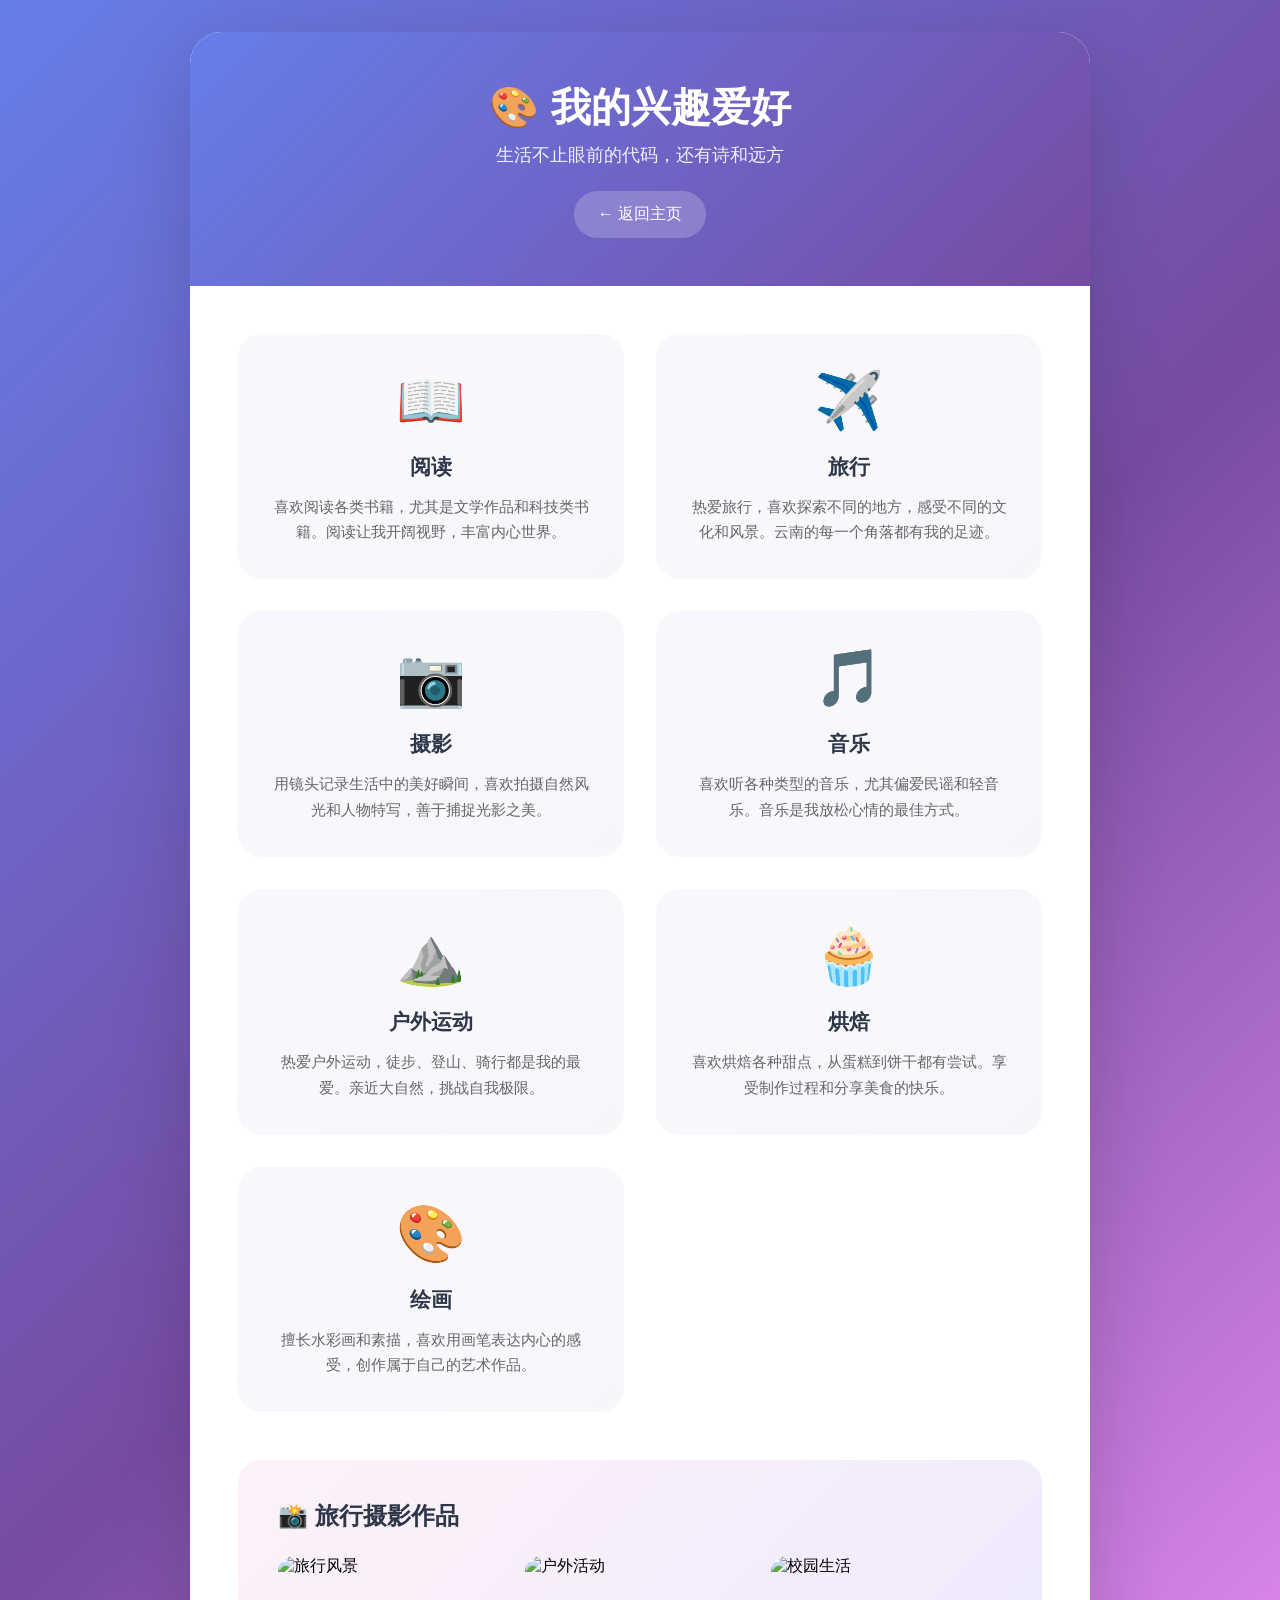
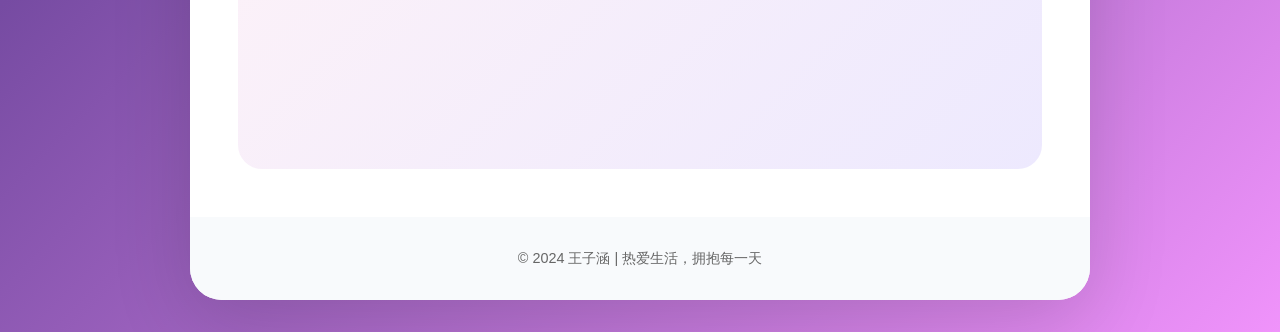
==== interests.html @ e6f8348d "Add files via upload" ====
<!DOCTYPE html>
<html lang="zh-CN">
<head>
  <meta charset="UTF-8">
  <meta name="viewport" content="width=device-width, initial-scale=1.0">
  <title>王子涵 - 兴趣爱好</title>
  <style>
    * {
      margin: 0;
      padding: 0;
      box-sizing: border-box;
    }

    body {
      font-family: 'PingFang SC', 'Microsoft YaHei', sans-serif;
      background: linear-gradient(135deg, #667eea 0%, #764ba2 50%, #f093fb 100%);
      min-height: 100vh;
      padding: 2rem;
    }

    .container {
      max-width: 900px;
      margin: 0 auto;
      background: white;
      border-radius: 32px;
      box-shadow: 0 20px 80px rgba(0, 0, 0, 0.15);
      overflow: hidden;
    }

    .header {
      background: linear-gradient(135deg, #667eea 0%, #764ba2 100%);
      color: white;
      padding: 3rem;
      text-align: center;
    }

    .header h1 {
      font-size: 2.5rem;
      margin-bottom: 0.5rem;
      display: flex;
      align-items: center;
      justify-content: center;
      gap: 0.8rem;
    }

    .header p {
      opacity: 0.9;
      font-size: 1.1rem;
    }

    .back-link {
      display: inline-flex;
      align-items: center;
      gap: 0.5rem;
      color: white;
      text-decoration: none;
      margin-top: 1.5rem;
      padding: 0.8rem 1.5rem;
      background: rgba(255, 255, 255, 0.2);
      border-radius: 30px;
      transition: all 0.3s ease;
    }

    .back-link:hover {
      background: rgba(255, 255, 255, 0.3);
      transform: translateY(-2px);
    }

    .content {
      padding: 3rem;
    }

    .interests-grid {
      display: grid;
      grid-template-columns: repeat(auto-fit, minmax(280px, 1fr));
      gap: 2rem;
    }

    .interest-card {
      background: linear-gradient(135deg, rgba(102, 126, 234, 0.05) 0%, rgba(118, 75, 162, 0.05) 100%);
      border-radius: 24px;
      padding: 2rem;
      text-align: center;
      transition: all 0.4s ease;
      border: 2px solid transparent;
    }

    .interest-card:hover {
      transform: translateY(-8px);
      box-shadow: 0 15px 40px rgba(102, 126, 234, 0.15);
      border-color: rgba(102, 126, 234, 0.2);
    }

    .interest-icon {
      font-size: 3.5rem;
      margin-bottom: 1.2rem;
    }

    .interest-title {
      font-size: 1.3rem;
      font-weight: 700;
      color: #2d3748;
      margin-bottom: 0.8rem;
    }

    .interest-description {
      color: #666;
      line-height: 1.7;
      font-size: 0.95rem;
    }

    .highlight-section {
      margin-top: 3rem;
      background: linear-gradient(135deg, #fdf2f8 0%, #ede9fe 100%);
      border-radius: 24px;
      padding: 2.5rem;
    }

    .highlight-section h2 {
      color: #2d3748;
      margin-bottom: 1.5rem;
      font-size: 1.5rem;
    }

    .gallery-grid {
      display: grid;
      grid-template-columns: repeat(auto-fit, minmax(150px, 1fr));
      gap: 1rem;
    }

    .gallery-item {
      aspect-ratio: 4/3;
      border-radius: 16px;
      overflow: hidden;
      cursor: pointer;
      transition: transform 0.3s ease;
    }

    .gallery-item:hover {
      transform: scale(1.05);
    }

    .gallery-item img {
      width: 100%;
      height: 100%;
      object-fit: cover;
    }

    .footer {
      background: #f8fafc;
      padding: 2rem;
      text-align: center;
      color: #666;
      font-size: 0.9rem;
    }

    @media (max-width: 768px) {
      body {
        padding: 1rem;
      }
      
      .header h1 {
        font-size: 1.8rem;
      }
      
      .content {
        padding: 1.5rem;
      }
    }
  </style>
</head>
<body>
  <div class="container">
    <div class="header">
      <h1>🎨 我的兴趣爱好</h1>
      <p>生活不止眼前的代码，还有诗和远方</p>
      <a href="index.html" class="back-link">
        ← 返回主页
      </a>
    </div>

    <div class="content">
      <div class="interests-grid">
        <div class="interest-card">
          <div class="interest-icon">📖</div>
          <div class="interest-title">阅读</div>
          <div class="interest-description">喜欢阅读各类书籍，尤其是文学作品和科技类书籍。阅读让我开阔视野，丰富内心世界。</div>
        </div>

        <div class="interest-card">
          <div class="interest-icon">✈️</div>
          <div class="interest-title">旅行</div>
          <div class="interest-description">热爱旅行，喜欢探索不同的地方，感受不同的文化和风景。云南的每一个角落都有我的足迹。</div>
        </div>

        <div class="interest-card">
          <div class="interest-icon">📷</div>
          <div class="interest-title">摄影</div>
          <div class="interest-description">用镜头记录生活中的美好瞬间，喜欢拍摄自然风光和人物特写，善于捕捉光影之美。</div>
        </div>

        <div class="interest-card">
          <div class="interest-icon">🎵</div>
          <div class="interest-title">音乐</div>
          <div class="interest-description">喜欢听各种类型的音乐，尤其偏爱民谣和轻音乐。音乐是我放松心情的最佳方式。</div>
        </div>

        <div class="interest-card">
          <div class="interest-icon">⛰️</div>
          <div class="interest-title">户外运动</div>
          <div class="interest-description">热爱户外运动，徒步、登山、骑行都是我的最爱。亲近大自然，挑战自我极限。</div>
        </div>

        <div class="interest-card">
          <div class="interest-icon">🧁</div>
          <div class="interest-title">烘焙</div>
          <div class="interest-description">喜欢烘焙各种甜点，从蛋糕到饼干都有尝试。享受制作过程和分享美食的快乐。</div>
        </div>

        <div class="interest-card">
          <div class="interest-icon">🎨</div>
          <div class="interest-title">绘画</div>
          <div class="interest-description">擅长水彩画和素描，喜欢用画笔表达内心的感受，创作属于自己的艺术作品。</div>
        </div>
      </div>

      <div class="highlight-section">
        <h2>📸 旅行摄影作品</h2>
        <div class="gallery-grid">
          <div class="gallery-item">
            <img src="wzh/8d41d7bcfd1dff3a1db9dd53149288a0.jpg" alt="旅行风景">
          </div>
          <div class="gallery-item">
            <img src="wzh/85bf667281d68847a3bffe810a220c16.jpg" alt="户外活动">
          </div>
          <div class="gallery-item">
            <img src="wzh/2582174ef7873123e1eb9df2afb04044.jpg" alt="校园生活">
          </div>
        </div>
      </div>
    </div>

    <div class="footer">
      © 2024 王子涵 | 热爱生活，拥抱每一天
    </div>
  </div>
</body>
</html>
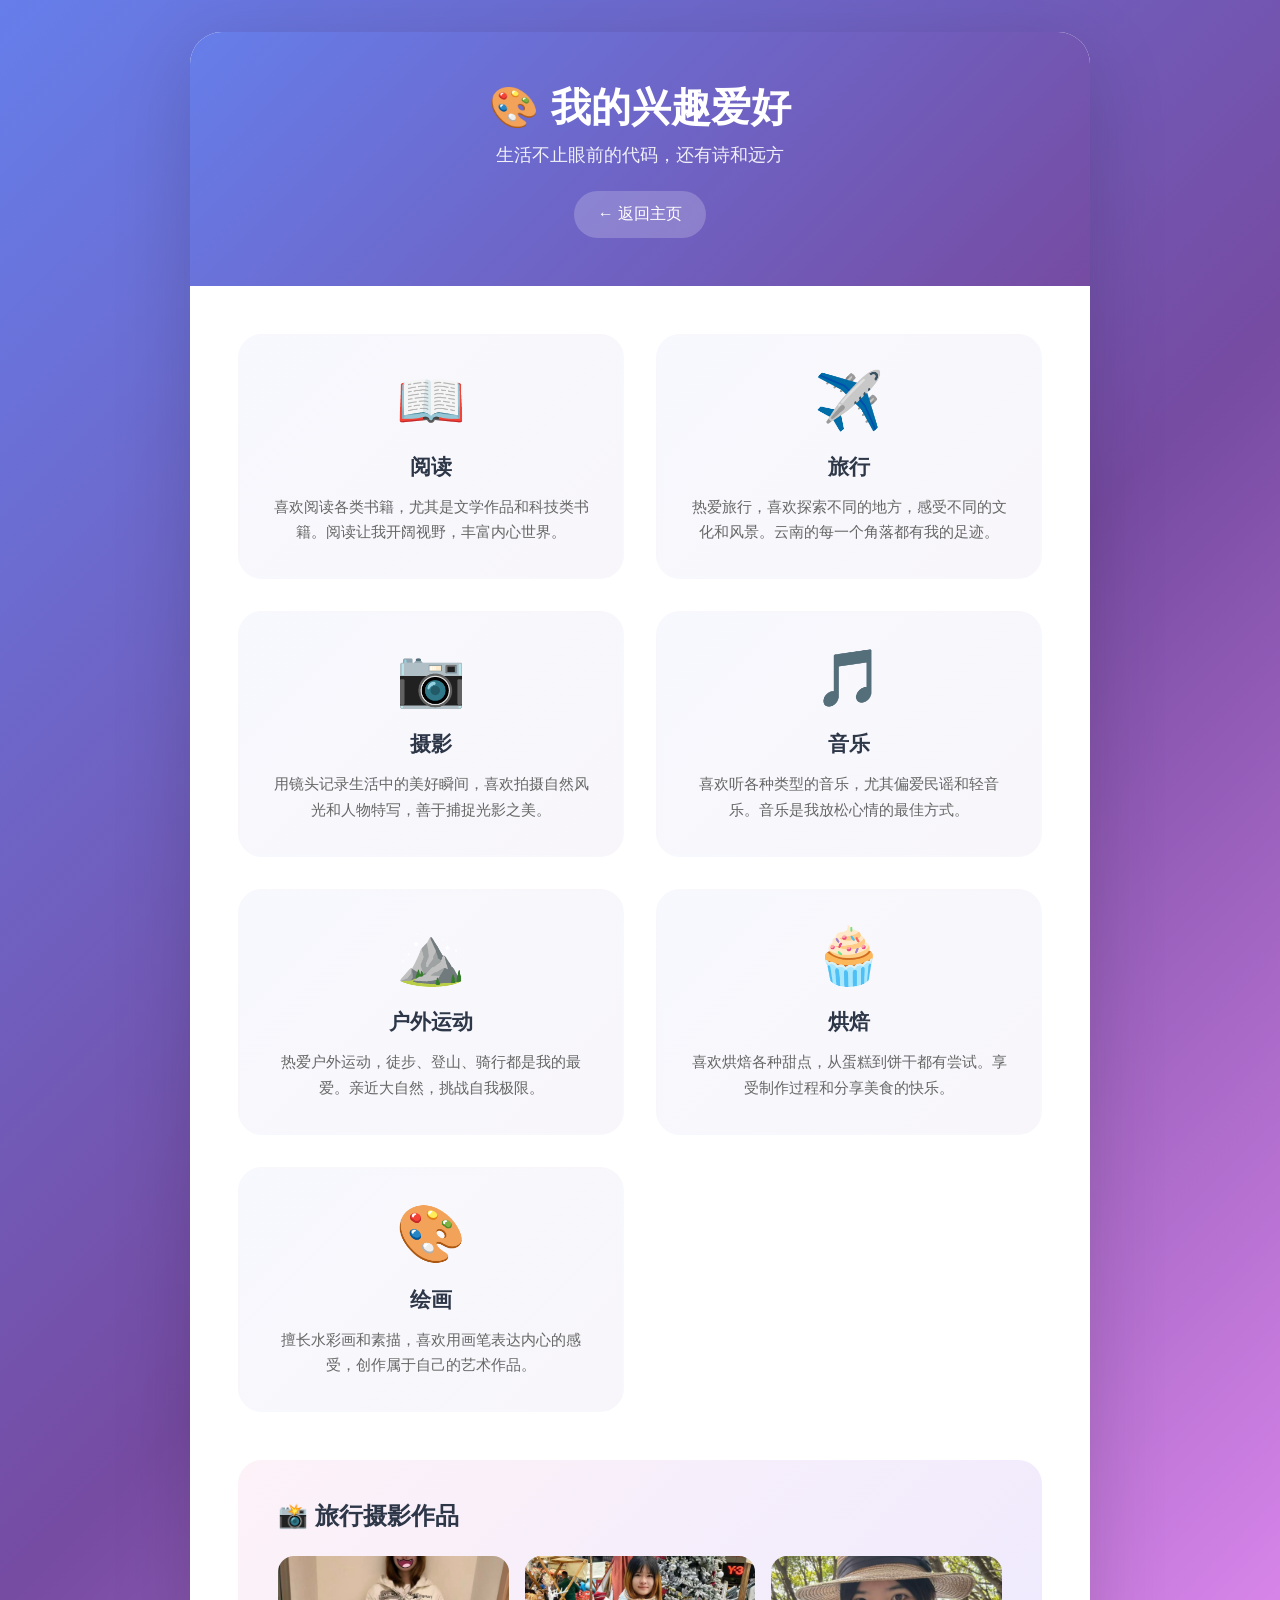
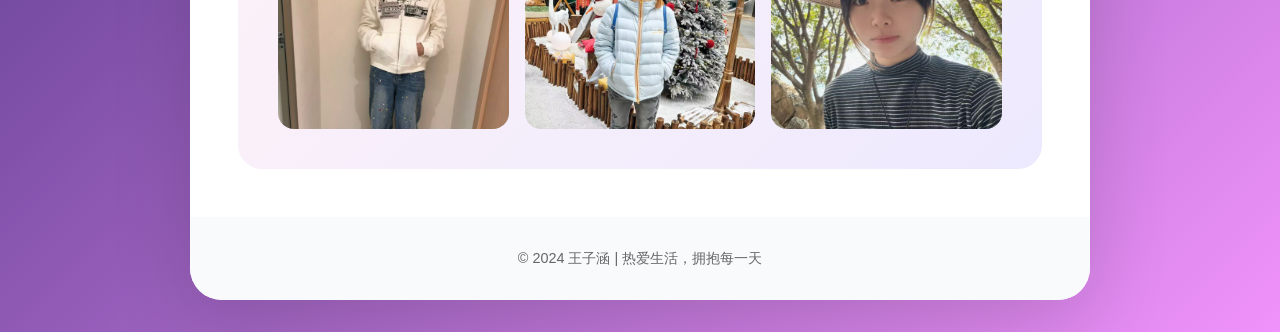
==== commit 490cec1e: "Update interests.html" ====
--- a/interests.html
+++ b/interests.html
@@ -228,13 +228,13 @@
         <h2>📸 旅行摄影作品</h2>
         <div class="gallery-grid">
           <div class="gallery-item">
-            <img src="wzh/8d41d7bcfd1dff3a1db9dd53149288a0.jpg" alt="旅行风景">
+            <img src="8d41d7bcfd1dff3a1db9dd53149288a0.jpg" alt="旅行风景">
           </div>
           <div class="gallery-item">
-            <img src="wzh/85bf667281d68847a3bffe810a220c16.jpg" alt="户外活动">
+            <img src="85bf667281d68847a3bffe810a220c16.jpg" alt="户外活动">
           </div>
           <div class="gallery-item">
-            <img src="wzh/2582174ef7873123e1eb9df2afb04044.jpg" alt="校园生活">
+            <img src="2582174ef7873123e1eb9df2afb04044.jpg" alt="校园生活">
           </div>
         </div>
       </div>
@@ -245,4 +245,4 @@
     </div>
   </div>
 </body>
-</html>+</html>
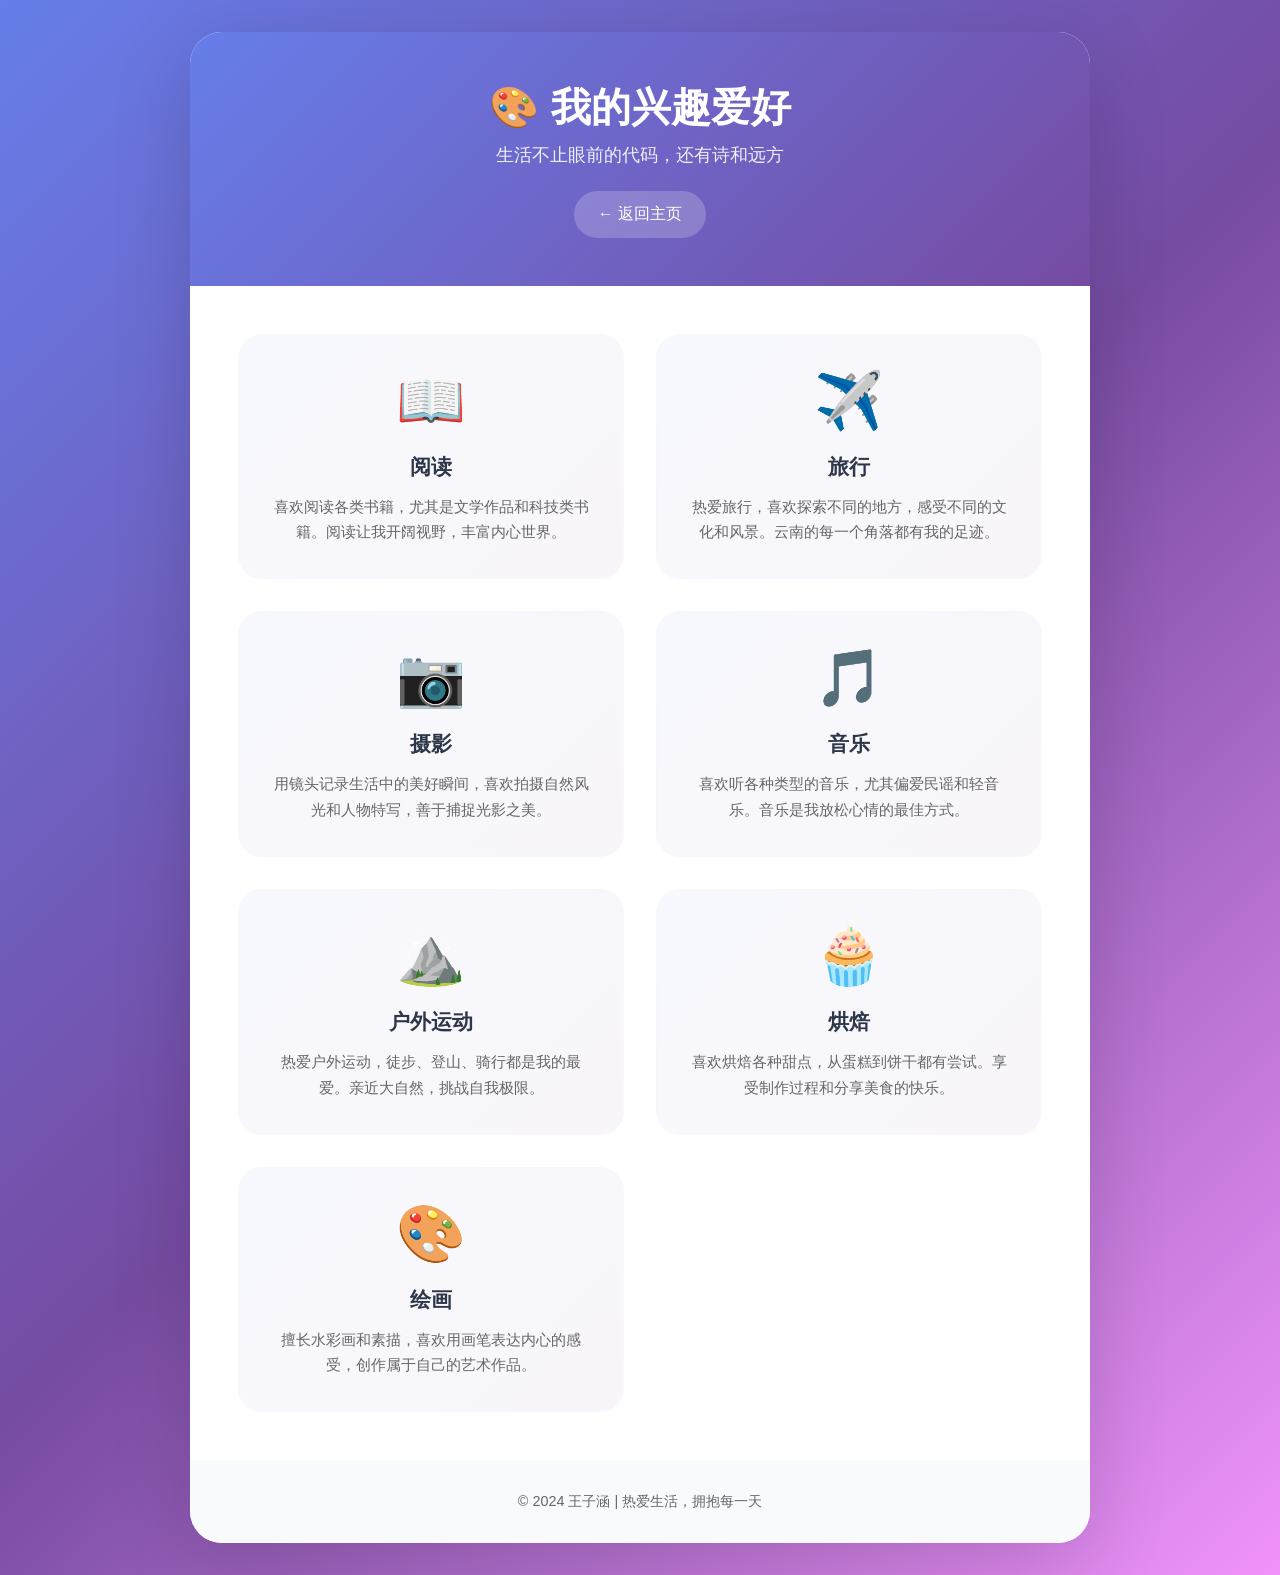
==== commit cc8cf893: "Update interests.html" ====
--- a/interests.html
+++ b/interests.html
@@ -224,20 +224,7 @@
         </div>
       </div>
 
-      <div class="highlight-section">
-        <h2>📸 旅行摄影作品</h2>
-        <div class="gallery-grid">
-          <div class="gallery-item">
-            <img src="8d41d7bcfd1dff3a1db9dd53149288a0.jpg" alt="旅行风景">
-          </div>
-          <div class="gallery-item">
-            <img src="85bf667281d68847a3bffe810a220c16.jpg" alt="户外活动">
-          </div>
-          <div class="gallery-item">
-            <img src="2582174ef7873123e1eb9df2afb04044.jpg" alt="校园生活">
-          </div>
-        </div>
-      </div>
+  
     </div>
 
     <div class="footer">
